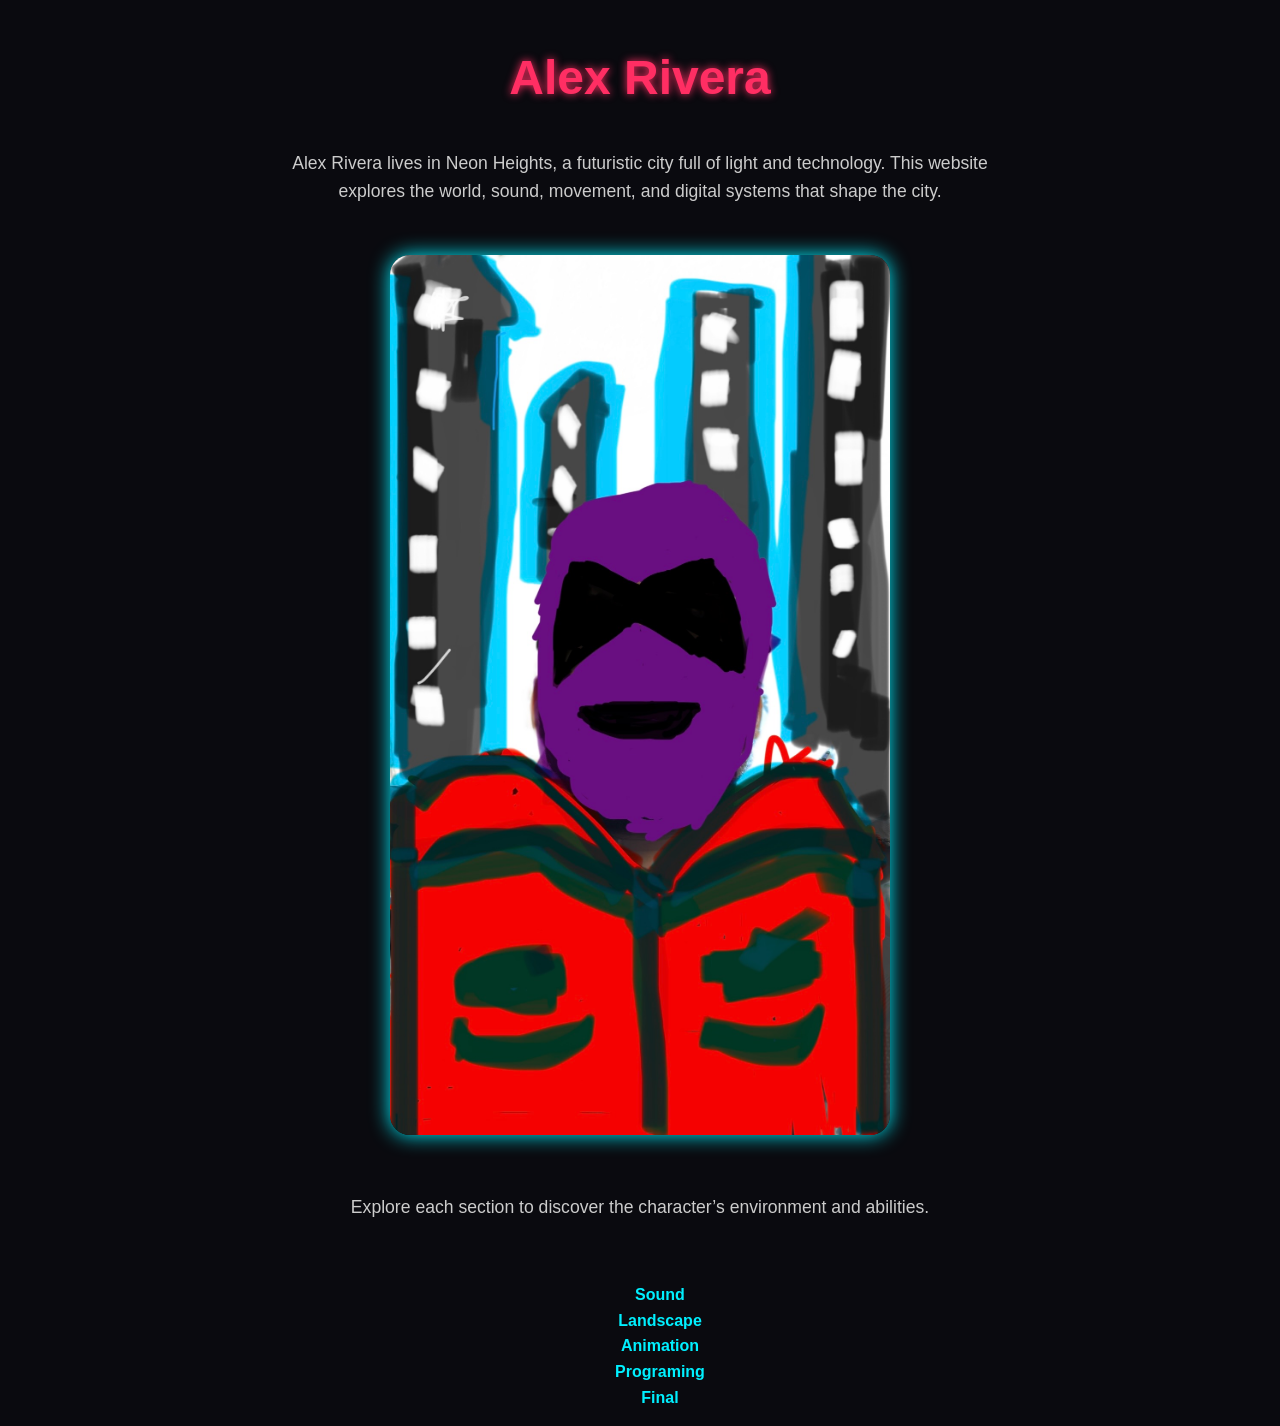
==== index.html @ 34ef74a0 "Add files via upload" ====
<!DOCTYPE html>
<html>
	<head>
		<meta charset="utf-8">
		<meta name="viewport" content="width=device-width, initial-scale=1">
		<title>Super Heroe</title>
		<link rel="stylesheet" type="text/css" href="style.css">
	</head>
	<body>
		<h1>Alex Rivera</h1>
		<p>Alex Rivera lives in Neon Heights, a futuristic city full of light and technology. This website explores the world, sound, movement, and digital systems that shape the city.</p>
		<img src="Images/IMG_5192.jpg" alt="Heroe" width="100px">
</br>
		<p>Explore each section to discover the character’s environment and abilities.</p>
		
	</br>
		<ul>
			<li><a href="audio.html">Sound</a></li>
			<li><a href="landscape.html">Landscape</a></li>
			<li><a href="animation.html">Animation</a></li>
			<li><a href="programming.html">Programing</a></li>
			<li><a href="final.html">Final</a></li>
		</ul>
	</body>
</html>
---- style.css ----
body{
	font-family: Arial, Helvetica, sans-serif;
    background-color: #0a0a0f;
    color: #ffffff;
    text-align: center;
    line-height: 1.6;
    }


h1{
	color: #ff2e63;
	margin-top: 40px;
    font-size: 3rem;
    text-shadow: 0 0 8px #ff2e63;
							}


p{
	max-width: 700px;
    margin: 20px auto;
    font-size: 1.1rem;
    color: #cccccc;
					}


img{
    width: 60%;
    max-width: 500px;
    margin: 30px 0;
    border-radius: 20px;
    box-shadow: 0 0 20px #00f0ff;
}

ul{list-style-type: none;
                        }





li a { color: #00f0ff;
    text-decoration: none;
    margin: 100px;
    font-weight: bold;

                        }

ul li a:hover {color: #D70040}
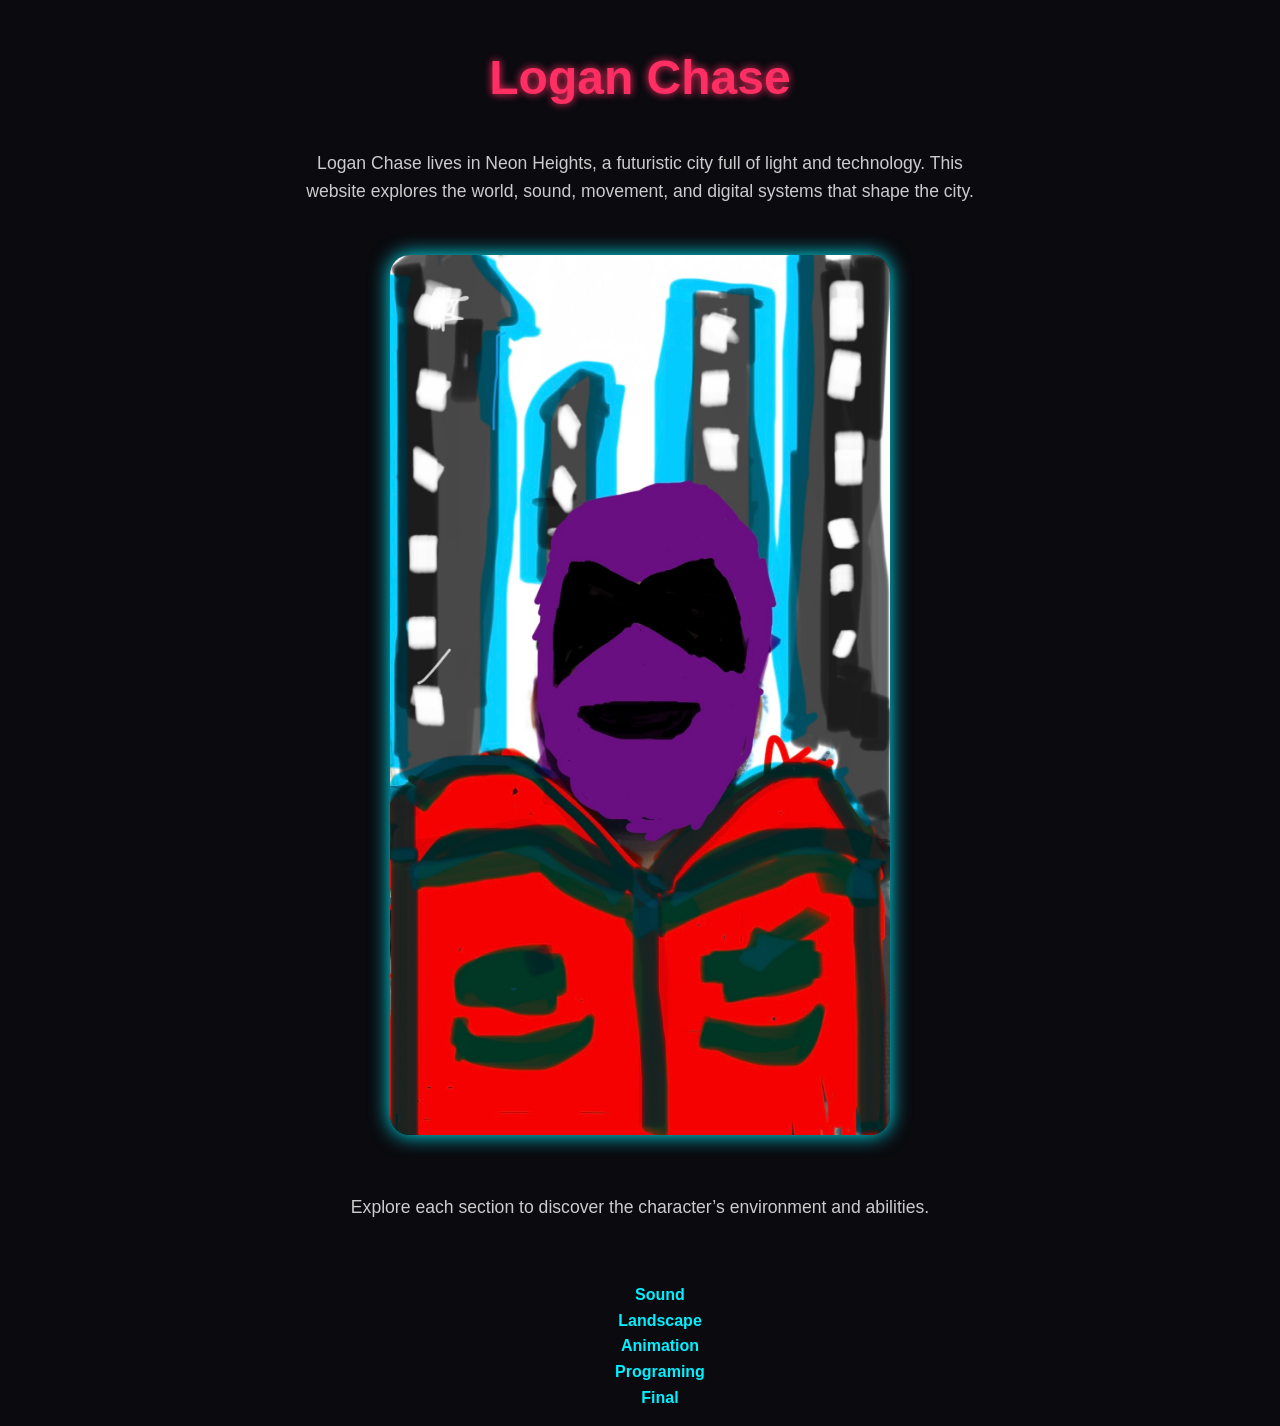
==== commit fa11ad6a: "Update index.html" ====
--- a/index.html
+++ b/index.html
@@ -7,8 +7,8 @@
 		<link rel="stylesheet" type="text/css" href="style.css">
 	</head>
 	<body>
-		<h1>Alex Rivera</h1>
-		<p>Alex Rivera lives in Neon Heights, a futuristic city full of light and technology. This website explores the world, sound, movement, and digital systems that shape the city.</p>
+		<h1>Logan Chase</h1>
+		<p>Logan Chase lives in Neon Heights, a futuristic city full of light and technology. This website explores the world, sound, movement, and digital systems that shape the city.</p>
 		<img src="Images/IMG_5192.jpg" alt="Heroe" width="100px">
 </br>
 		<p>Explore each section to discover the character’s environment and abilities.</p>
@@ -22,4 +22,4 @@
 			<li><a href="final.html">Final</a></li>
 		</ul>
 	</body>
-</html>+</html>
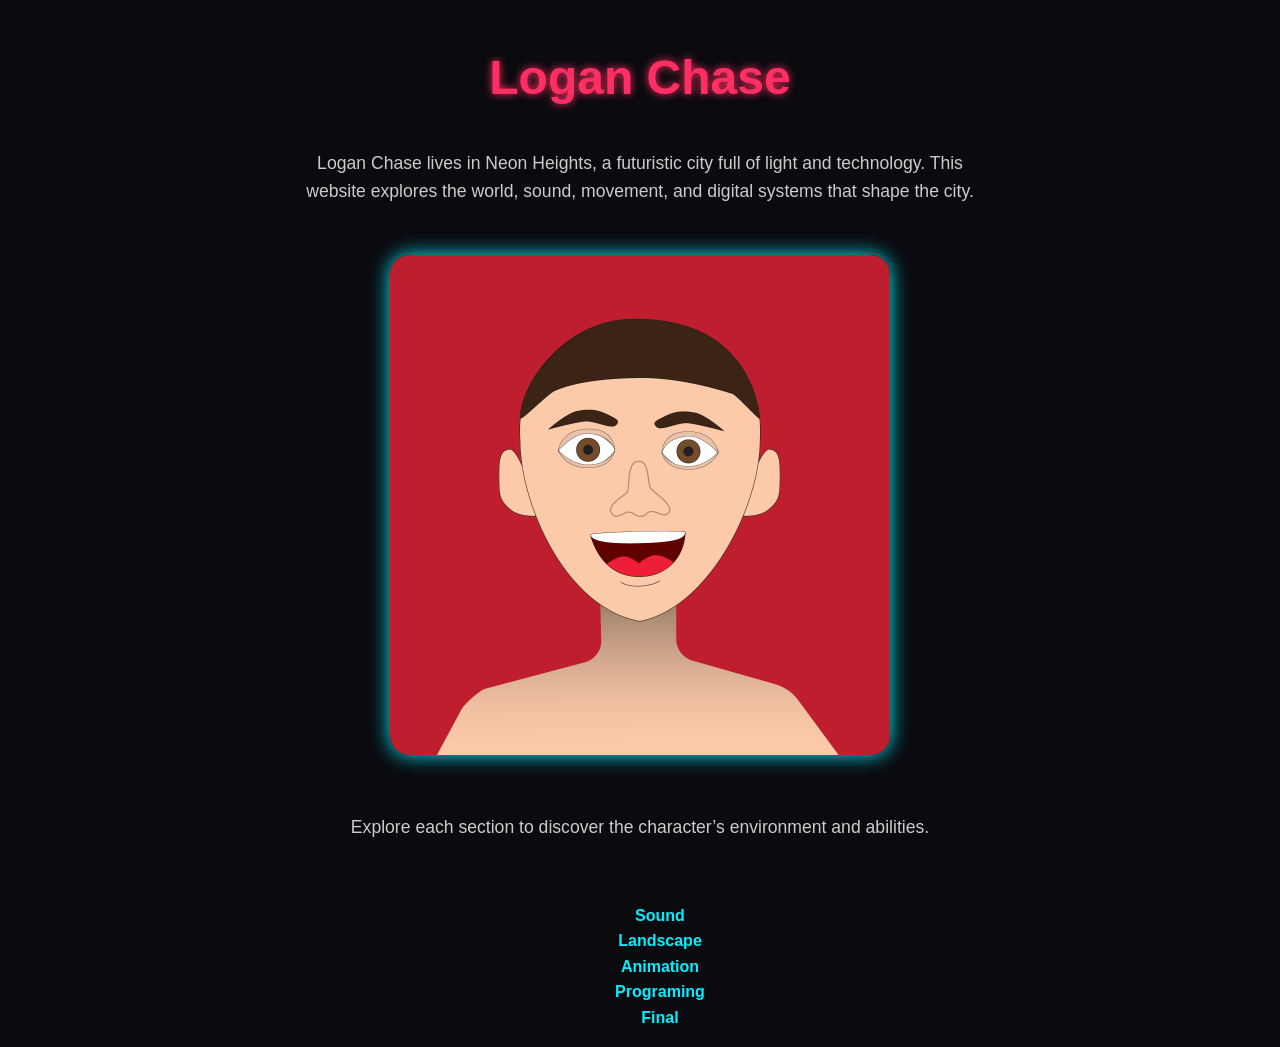
==== commit aadd5f00: "Update index.html" ====
--- a/index.html
+++ b/index.html
@@ -9,7 +9,7 @@
 	<body>
 		<h1>Logan Chase</h1>
 		<p>Logan Chase lives in Neon Heights, a futuristic city full of light and technology. This website explores the world, sound, movement, and digital systems that shape the city.</p>
-		<img src="Images/IMG_5192.jpg" alt="Heroe" width="100px">
+		<img src="Images/peguero_portrait.png" alt="Heroe" width="100px">
 </br>
 		<p>Explore each section to discover the character’s environment and abilities.</p>
 		
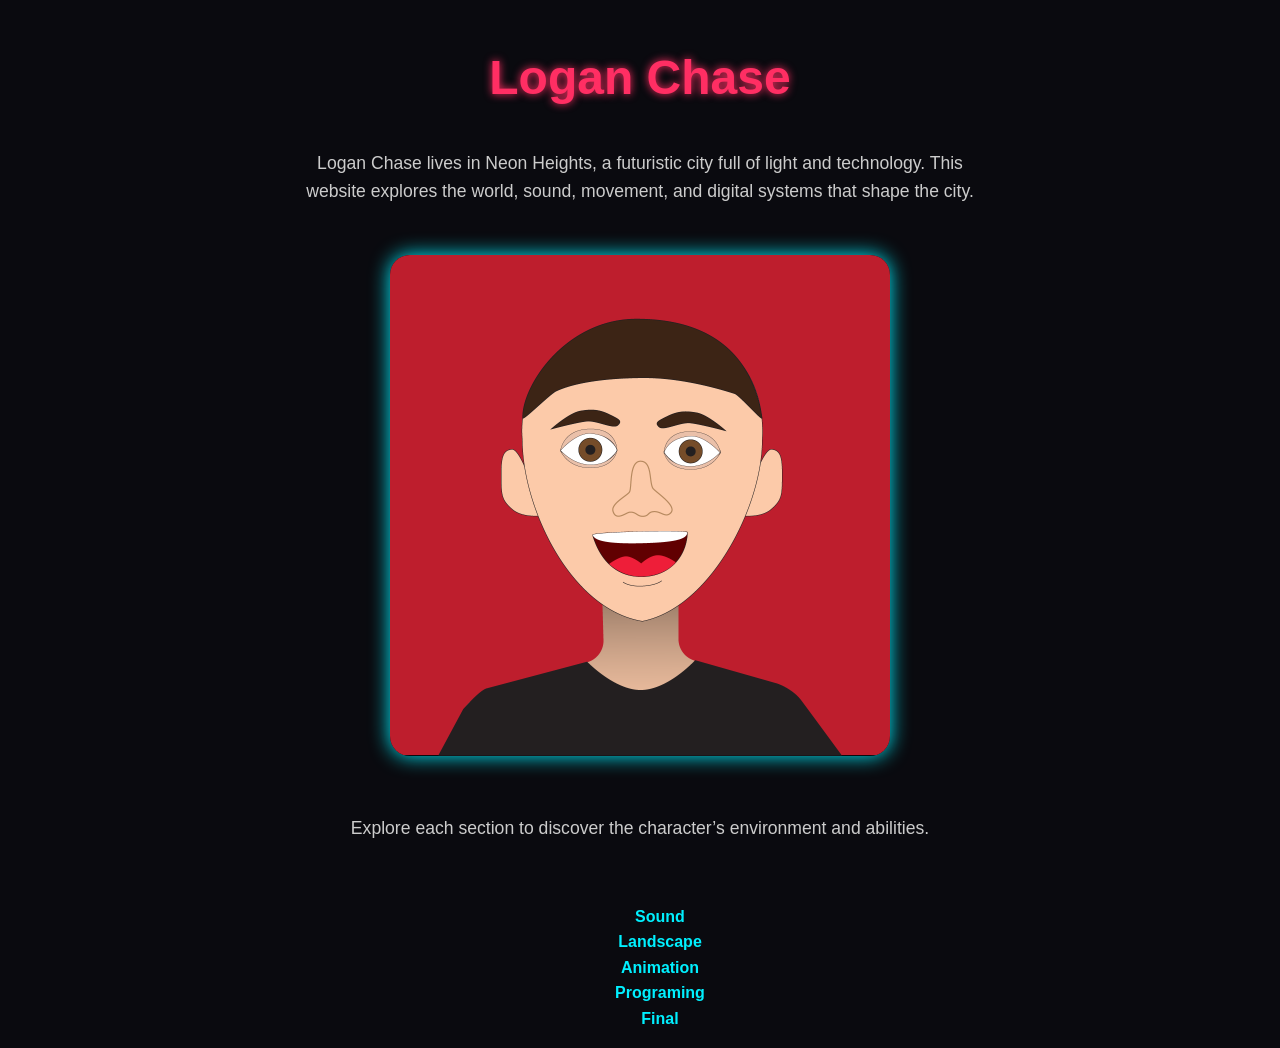
==== commit ae97df1f: "Update index.html" ====
--- a/index.html
+++ b/index.html
@@ -9,7 +9,7 @@
 	<body>
 		<h1>Logan Chase</h1>
 		<p>Logan Chase lives in Neon Heights, a futuristic city full of light and technology. This website explores the world, sound, movement, and digital systems that shape the city.</p>
-		<img src="Images/peguero_portrait.png" alt="Heroe" width="100px">
+		<img src="Images/peguero_portrait1.png" alt="Heroe" width="100px">
 </br>
 		<p>Explore each section to discover the character’s environment and abilities.</p>
 		
